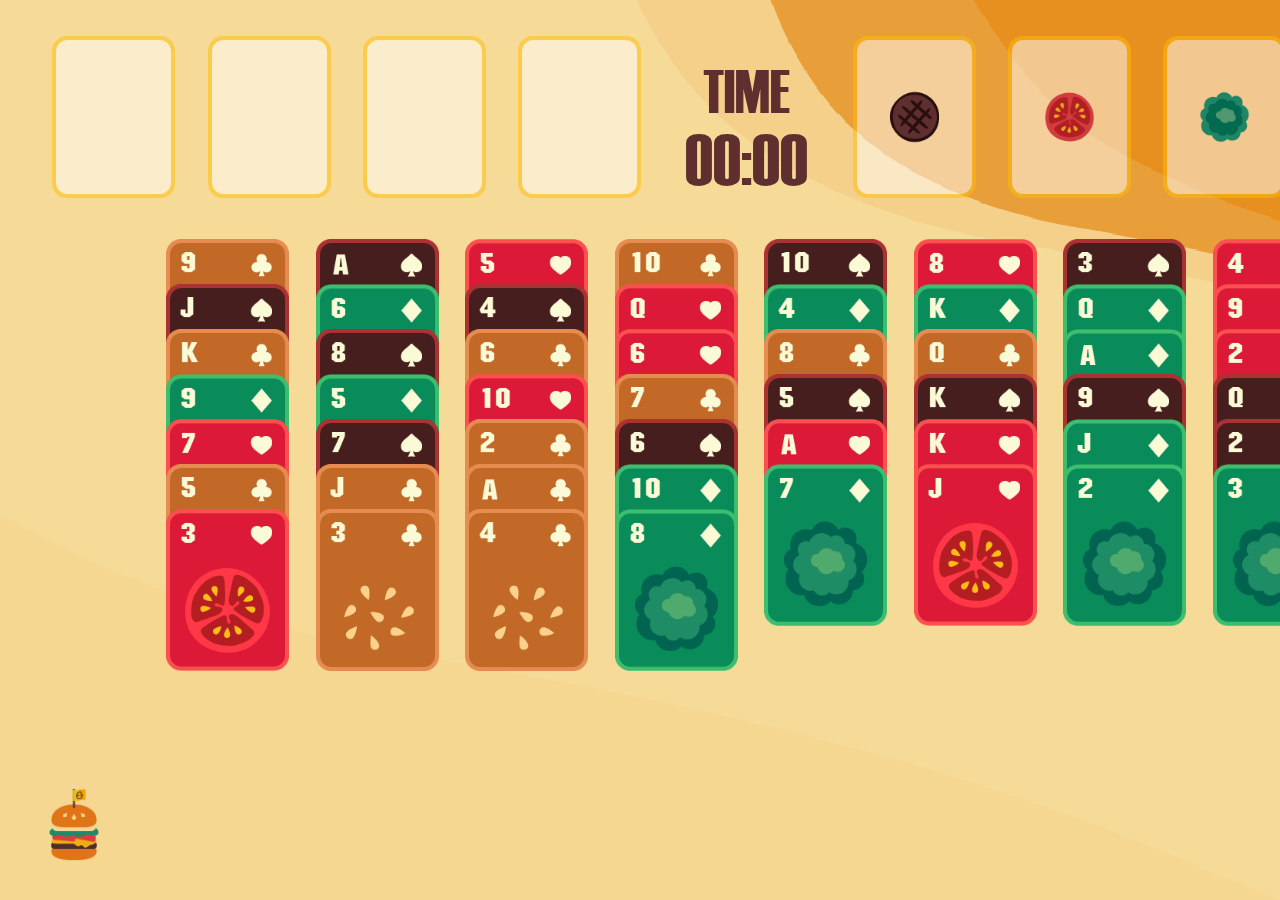
==== index.html @ 7667df8f "Y/N" ====
<!DOCTYPE html>
<html lang="zh">
<head>
	<meta charset="UTF-8">
	<title>FreeCell</title>
	<link rel="stylesheet" href="css/style.css">
  <link href="https://fonts.googleapis.com/css?family=Heebo&display=swap" rel="stylesheet">
  <script src="js/freecell.js"></script>
	<script src="js/all.js"></script>
</head>
<body onmousedown="return false" onmousemove="boardMouseMove(event)" onmouseup="boardMouseUp(event)">
  <div id="disableclick" onclick="return false"></div>
	<div class="gameboard">
    <div class="up">
    <div id="p0" class="park"></div>
    <div id="p1" class="park"></div>
    <div id="p2" class="park"></div>
    <div id="p3" class="park"></div>
    <div class="timer">
      <h2>TIME</h2>
      <div id="clock"></div>
    </div>
    <div id="h0" class="home"></div>
    <div id="h1" class="home"></div>
    <div id="h2" class="home"></div>
    <div id="h3" class="home"></div>
    </div>
    <div class="logo">
      <a href="https://challenge.thef2e.com/user/316?schedule=2898#works-2898" target="blink"><img src="img/icon_logo.png" alt="logo"></a>
    </div>
    <div class="table">
      <div id="s0" class="square" onmousedown="return false"></div>
      <div id="s1" class="square" onmousedown="return false"></div>
      <div id="s2" class="square" onmousedown="return false"></div>
      <div id="s3" class="square" onmousedown="return false"></div>
      <div id="s4" class="square" onmousedown="return false"></div>
      <div id="s5" class="square" onmousedown="return false"></div>
      <div id="s6" class="square" onmousedown="return false"></div>
      <div id="s7" class="square" onmousedown="return false"></div>
    </div>
    <div class="button">
      <button id="undo"><img src="img/icon_undo.png"></button>
      <button id="hint"><img src="img/icon_hint.png"></button>
      <button id="restart"><img src="img/icon_restart.png"></button>
    </div>
    <div id="restartwindow">
      <h2>START A NEW GAME?</h2>
      <a id="no" href="#">NO</a>
      <a id="yes" href="#">YES</a>
    </div>
  </div>
</body>
</html>
---- css/style.css ----
html, body, div, span, applet, object, iframe,
h1, h2, h3, h4, h5, h6, p, blockquote, pre,
a, abbr, acronym, address, big, cite, code,
del, dfn, em, img, ins, kbd, q, s, samp,
small, strike, strong, sub, sup, tt, var,
b, u, i, center,
dl, dt, dd, ol, ul, li,
fieldset, form, label, legend,
table, caption, tbody, tfoot, thead, tr, th, td,
article, aside, canvas, details, embed,
figure, figcaption, footer, header, hgroup,
menu, nav, output, ruby, section, summary,
time, mark, audio, video {
  margin: 0;
  padding: 0;
  border: 0;
  font-size: 100%;
  font: inherit;
  vertical-align: baseline; }

/* HTML5 display-role reset for older browsers */
article, aside, details, figcaption, figure,
footer, header, hgroup, menu, nav, section {
  display: block; }

body {
  line-height: 1; }

ol, ul {
  list-style: none; }

blockquote, q {
  quotes: none; }

blockquote:before, blockquote:after,
q:before, q:after {
  content: '';
  content: none; }

table {
  border-collapse: collapse;
  border-spacing: 0; }

@font-face {
  font-family: Haettenschweiler-Regular;
  src: local("Haettenschweiler-Regular"),
    local("Haettenschweiler-Regular"),
    url(Haettenschweiler-Regular.ttf);
  font-weight: bold;
}

body {
  color: #5E2F2E;
  font-family: Haettenschweiler-Regular;
  overflow: hidden;
  background-image: url(../img/freecell_bg.png);
}

.gameboard {
  width: 166vh;
  height: 100vh;
  padding: 4vh;
  margin: 0 auto;
  display: flex;
  justify-content: space-between;
  flex-wrap: wrap;
  align-items: flex-start;
  box-sizing: border-box;
  -webkit-background-size: contain;
  background-size: contain;
  background-repeat: no-repeat;
  background-position: center center;
}

.up {
  width: 166vh;
  height: 18vh;
  display: flex;
  justify-content: space-around;
}

.park, .home, .card, .square{
  width: 14vh;
  height: 18vh;
  -webkit-background-size: contain;
  background-size: contain;
  background-repeat: no-repeat;
  background-position: center center;
}

.park {
  background-image: url(../card/p.png);
}

.timer {
  width: 16.6vh;
  height: 18vh;
  display: flex;
  justify-content: center;
  align-items: center;
  flex-wrap: wrap;
}

.timer h2 {
  text-align: center;
  font-size: 6.8vh;
  font-weight: bold;
  padding-top: 2.5vh;
}

#clock {
  text-align: center;
  font-size: 8vh;
  font-weight: bold;
  padding-bottom: 3.3vh;
}

#h0 {
  background-image: url(../card/s0.png);
}

#h1 {
  background-image: url(../card/h0.png);
}

#h2 {
  background-image: url(../card/d0.png);
}

#h3 {
  background-image: url(../card/c0.png);
}

.table {
  width: 130.3vh;
  height: 69vh;
  padding-top: 4vh;
  display: flex;
  justify-content: space-between;
}

.card {
  position: absolute;
  /*transition: top 0.2s;*/
}

.logo {
  -ms-align-self: flex-end;
  align-self: flex-end;
}

.logo img {  
  width: 8.3vh;
  height: 8.3vh;
}

.button {
  width: 7.5vh;
  height: 28vh;
  -ms-align-self: flex-end;
  align-self: flex-end;
  display: flex;
  flex-direction: column;
  justify-content: space-around;
}

.button button {
  width: 7.5vh;
  height: 7.5vh;
  border-radius: 50%;
  border: none;
  background-color: #FAFAD7;
  cursor: pointer;
  box-sizing: border-box;
  box-shadow: .5vh .5vh #FFAA19;
  padding: 0;
  display: flex;
  justify-content: center;
  align-items: center;
}

.button button:active {
  box-shadow: 0 0 0 1px rgba(255,170,25, 0.15) inset, 0 0 6px rgba(255,170,25, 0.20) inset;
}

.button button>img:active {
  transform: translateY(-.1vh);
}

.button img {
  width: 5vh;
  height: 5vh;
}

#restartwindow {
  position: absolute;
  top: 32.5%;
  left: calc(50% - 35vh);
  display: none;
  width: 70vh;
  height: 35vh;
  z-index: 100;
  background-color: #FAFAD7;
  border: 1.5vh solid #FFBC00;
  border-radius: 10vh;
  font-size: 6.8vh;
  justify-content: space-around;
  align-items: center;
  flex-wrap: wrap;
}

#restartwindow h2 {
  width: 100%;
  text-align: center;
  padding-top: 5.8vh;
}

#restartwindow a {
  text-decoration: none;
}

#no {
  color: #FA5050;
  margin-bottom: 5vh;
  margin-left: 8.3vh;
}

#yes {
  color: #3CBE6E;
  margin-bottom: 5vh;
  margin-right: 8.3vh;
}

.slowmove {
  transition: top .5s, left .5s;
}

#disableclick {
  position: absolute;
  display: none;
  width: 100vw;
  height: 100vh;
  z-index: 99;
  opacity: .6;
  background-color: black;
}
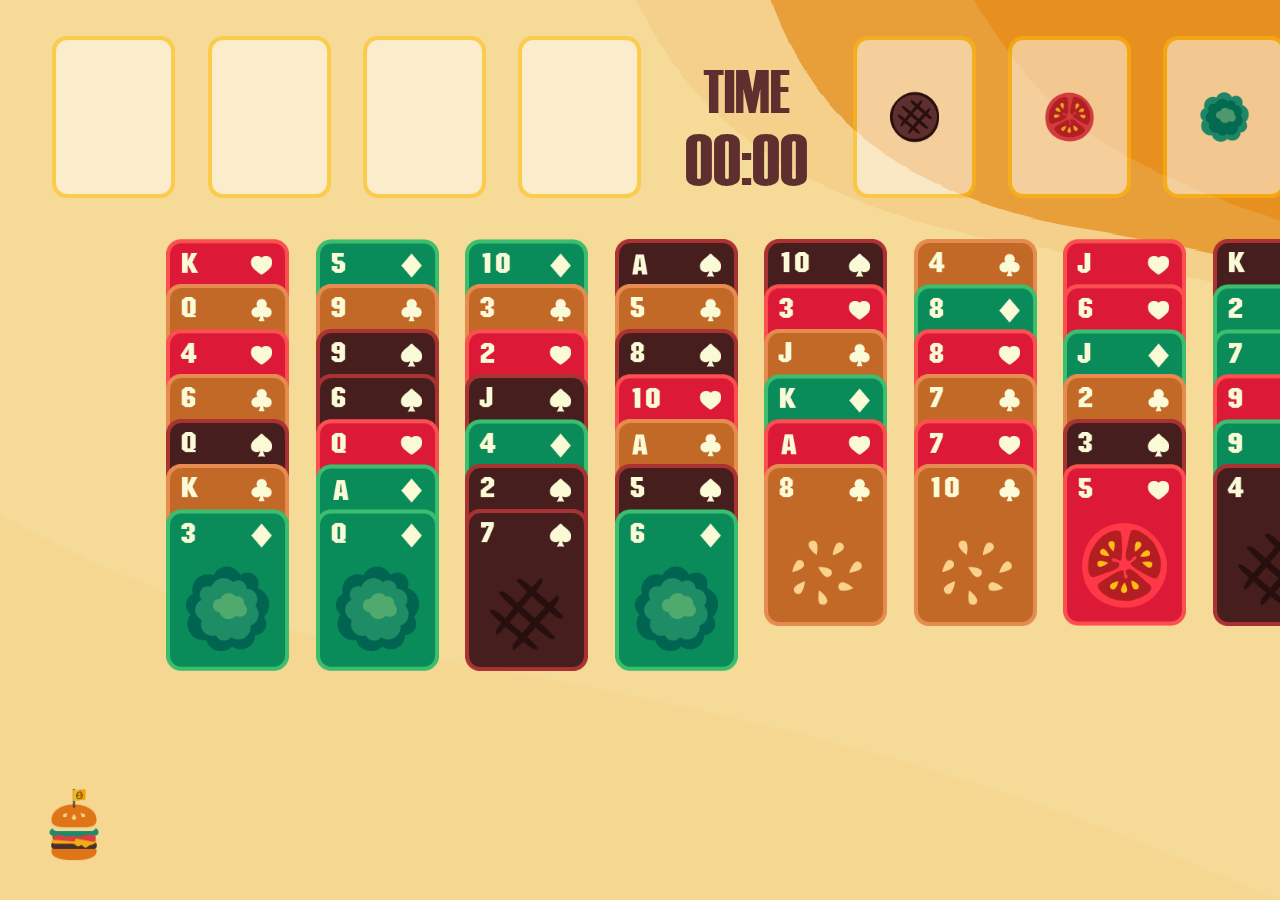
==== commit 2d0cf650: "new! OOPS" ====
--- a/index.html
+++ b/index.html
@@ -6,10 +6,11 @@
 	<link rel="stylesheet" href="css/style.css">
   <link href="https://fonts.googleapis.com/css?family=Heebo&display=swap" rel="stylesheet">
   <script src="js/freecell.js"></script>
+  <script src="js/game.js"></script>
 	<script src="js/all.js"></script>
 </head>
-<body onmousedown="return false" onmousemove="boardMouseMove(event)" onmouseup="boardMouseUp(event)">
-  <div id="disableclick" onclick="return false"></div>
+<body>
+  <div id="disableclick"></div>
 	<div class="gameboard">
     <div class="up">
     <div id="p0" class="park"></div>
@@ -28,15 +29,15 @@
     <div class="logo">
       <a href="https://challenge.thef2e.com/user/316?schedule=2898#works-2898" target="blink"><img src="img/icon_logo.png" alt="logo"></a>
     </div>
-    <div class="table">
-      <div id="s0" class="square" onmousedown="return false"></div>
-      <div id="s1" class="square" onmousedown="return false"></div>
-      <div id="s2" class="square" onmousedown="return false"></div>
-      <div id="s3" class="square" onmousedown="return false"></div>
-      <div id="s4" class="square" onmousedown="return false"></div>
-      <div id="s5" class="square" onmousedown="return false"></div>
-      <div id="s6" class="square" onmousedown="return false"></div>
-      <div id="s7" class="square" onmousedown="return false"></div>
+    <div id="table">
+      <div id="s0" class="square"></div>
+      <div id="s1" class="square"></div>
+      <div id="s2" class="square"></div>
+      <div id="s3" class="square"></div>
+      <div id="s4" class="square"></div>
+      <div id="s5" class="square"></div>
+      <div id="s6" class="square"></div>
+      <div id="s7" class="square"></div>
     </div>
     <div class="button">
       <button id="undo"><img src="img/icon_undo.png"></button>
--- a/css/style.css
+++ b/css/style.css
@@ -131,7 +131,7 @@
   background-image: url(../card/c0.png);
 }
 
-.table {
+#table {
   width: 130.3vh;
   height: 69vh;
   padding-top: 4vh;
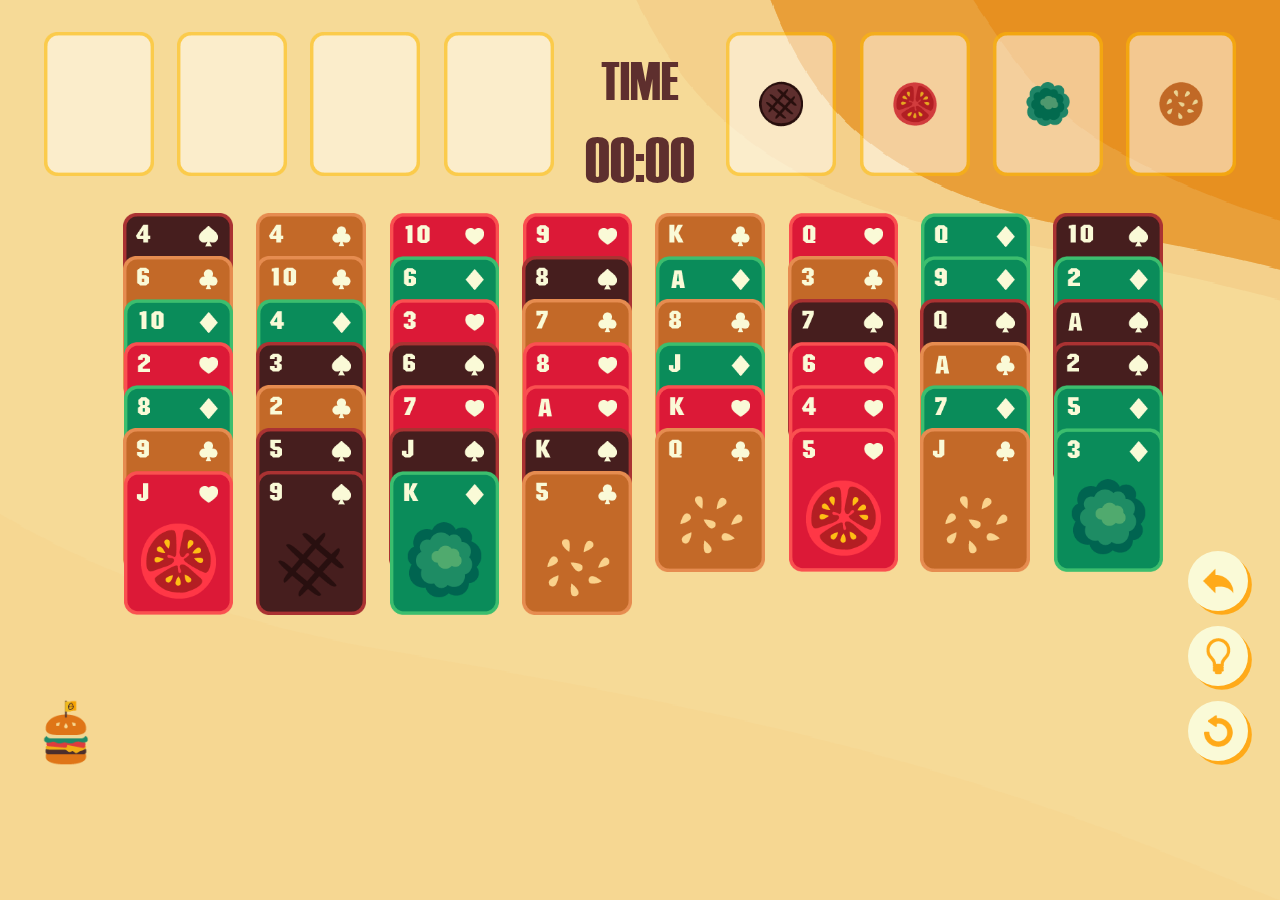
==== commit 73eb0074: "almost done" ====
--- a/index.html
+++ b/index.html
@@ -8,23 +8,24 @@
   <script src="js/freecell.js"></script>
   <script src="js/game.js"></script>
 	<script src="js/all.js"></script>
+  <meta name="viewport" content="width=device-width, user-scalable=no, initial-scale=1.0, maximum-scale=1.0, minimum-scale=1.0">
 </head>
 <body>
   <div id="disableclick"></div>
 	<div class="gameboard">
     <div class="up">
-    <div id="p0" class="park"></div>
-    <div id="p1" class="park"></div>
-    <div id="p2" class="park"></div>
-    <div id="p3" class="park"></div>
-    <div class="timer">
-      <h2>TIME</h2>
-      <div id="clock"></div>
-    </div>
-    <div id="h0" class="home"></div>
-    <div id="h1" class="home"></div>
-    <div id="h2" class="home"></div>
-    <div id="h3" class="home"></div>
+      <div id="p0" class="park"></div>
+      <div id="p1" class="park"></div>
+      <div id="p2" class="park"></div>
+      <div id="p3" class="park"></div>
+      <div class="timer">
+        <h2>TIME</h2>
+        <div id="clock"></div>
+      </div>
+      <div id="h0" class="home"></div>
+      <div id="h1" class="home"></div>
+      <div id="h2" class="home"></div>
+      <div id="h3" class="home"></div>
     </div>
     <div class="logo">
       <a href="https://challenge.thef2e.com/user/316?schedule=2898#works-2898" target="blink"><img src="img/icon_logo.png" alt="logo"></a>
--- a/css/style.css
+++ b/css/style.css
@@ -54,10 +54,18 @@
   font-family: Haettenschweiler-Regular;
   overflow: hidden;
   background-image: url(../img/freecell_bg.png);
-}
+  width: 100vw;
+  height: 100vh;
+}
+
+/*
+     width height
+vw:  100vw  60vw
+vh:  166vh 100vh
+*/
 
 .gameboard {
-  width: 166vh;
+  width: 160vh;
   height: 100vh;
   padding: 4vh;
   margin: 0 auto;
@@ -65,11 +73,15 @@
   justify-content: space-between;
   flex-wrap: wrap;
   align-items: flex-start;
-  box-sizing: border-box;
-  -webkit-background-size: contain;
-  background-size: contain;
-  background-repeat: no-repeat;
-  background-position: center center;
+  box-sizing: border-box; 
+}
+
+@media (max-aspect-ratio: 1000 / 625) {
+  .gameboard {
+    width: 100vw;
+    height: 62.5vw;
+    padding: 2.5vw;
+  }
 }
 
 .up {
@@ -79,7 +91,14 @@
   justify-content: space-around;
 }
 
-.park, .home, .card, .square{
+@media (max-aspect-ratio: 1000 / 625) {
+  .up {
+    width: 100vw;
+    height: 11.25vw;
+  }
+}
+
+.park, .home, .card, .square {
   width: 14vh;
   height: 18vh;
   -webkit-background-size: contain;
@@ -88,24 +107,67 @@
   background-position: center center;
 }
 
+@media (max-aspect-ratio: 1000 / 625) {
+  .park, .home, .card, .square {
+    width: 8.75vw;
+    height: 11.25vw;
+  }
+}
+
+.hint {
+  width: 12.4vh;
+  height: 16.4vh;
+  background-image: url(../img/hint.png);
+  background-position: 50% 70%;
+  -webkit-background-size: 70%;
+  background-size: 70%;
+  border-radius: 1.5vh;
+  border: .8vh solid #FAFAD7;
+  background-repeat: no-repeat;
+  position: absolute;
+}
+
+@media (max-aspect-ratio: 1000 / 625) {
+  .hint {
+    width: 7.75vw;
+    height: 10.25vw;
+    border-radius: .94vw;
+    border: .5vw solid #FAFAD7;
+  }
+}
+
 .park {
   background-image: url(../card/p.png);
 }
 
 .timer {
-  width: 16.6vh;
+  width: 16vh;
   height: 18vh;
   display: flex;
   justify-content: center;
   align-items: center;
   flex-wrap: wrap;
+}
+
+@media (max-aspect-ratio: 1000 / 625) {
+  .timer {
+    width: 10vw;
+    height: 11.25vw;
+  }
 }
 
 .timer h2 {
   text-align: center;
   font-size: 6.8vh;
   font-weight: bold;
-  padding-top: 2.5vh;
+  padding-top: 2.4vh;
+}
+
+@media (max-aspect-ratio: 1000 / 625) {
+  .timer h2 {
+    font-size: 4.25vw;
+    padding: 1.5vw;
+  }
 }
 
 #clock {
@@ -115,6 +177,13 @@
   padding-bottom: 3.3vh;
 }
 
+@media (max-aspect-ratio: 1000 / 625) {
+  #clock {
+    font-size: 5vw;
+    padding-bottom: 2vw;
+  }
+}
+
 #h0 {
   background-image: url(../card/s0.png);
 }
@@ -139,6 +208,14 @@
   justify-content: space-between;
 }
 
+@media (max-aspect-ratio: 1000 / 625) {
+  #table {
+    width: 81.44vw;
+    height: 43vw;
+    padding-top: 2.5vw;
+  }
+}
+
 .card {
   position: absolute;
   /*transition: top 0.2s;*/
@@ -152,6 +229,13 @@
 .logo img {  
   width: 8.3vh;
   height: 8.3vh;
+}
+
+@media (max-aspect-ratio: 1000 / 625) {
+  .logo img {
+    width: 5.2vw;
+    height: 5.2vw;
+  }
 }
 
 .button {
@@ -162,6 +246,13 @@
   display: flex;
   flex-direction: column;
   justify-content: space-around;
+}
+
+@media (max-aspect-ratio: 1000 / 625) {
+  .button {
+    width: 4.7vw;
+    height: 17.5vw;
+  }
 }
 
 .button button {
@@ -179,6 +270,14 @@
   align-items: center;
 }
 
+@media (max-aspect-ratio: 1000 / 625) {
+  .button button {
+    width: 4.7vw;
+    height: 4.7vw;
+    box-shadow: .3vw .3vw #FFAA19
+  }
+}
+
 .button button:active {
   box-shadow: 0 0 0 1px rgba(255,170,25, 0.15) inset, 0 0 6px rgba(255,170,25, 0.20) inset;
 }
@@ -190,6 +289,13 @@
 .button img {
   width: 5vh;
   height: 5vh;
+}
+
+@media (max-aspect-ratio: 1000 / 625) {
+  .button img {
+    width: 3.125vw;
+    height: 3.125vw;
+  }
 }
 
 #restartwindow {
@@ -209,28 +315,52 @@
   flex-wrap: wrap;
 }
 
+@media (max-aspect-ratio: 1000 / 625) {
+  #restartwindow {
+    left: calc(50% - 22vw);
+    width: 43.75vw;
+    height: 21.9vw;
+    border: 1vw solid #FFBC00;
+    border-radius: 6.25vw;
+    font-size: 4.25vw;
+  }
+}
+
 #restartwindow h2 {
   width: 100%;
   text-align: center;
   padding-top: 5.8vh;
 }
 
+@media (max-aspect-ratio: 1000 / 625) {
+  #restarwindow {
+    padding-top: 3.625vw;
+  }
+}
+
 #restartwindow a {
   text-decoration: none;
 }
 
+#no, #yes {
+  margin-bottom: 5vh;
+  margin-left: 8.3vh;
+}
+
+@media (max-aspect-ratio: 1000 / 625) {
+  #no, #yes {
+    margin-bottom: 3.125vw;
+    margin-left: 5.2vw;
+  }
+}
+
 #no {
   color: #FA5050;
-  margin-bottom: 5vh;
-  margin-left: 8.3vh;
 }
 
 #yes {
   color: #3CBE6E;
-  margin-bottom: 5vh;
-  margin-right: 8.3vh;
-}
-
+}
 .slowmove {
   transition: top .5s, left .5s;
 }
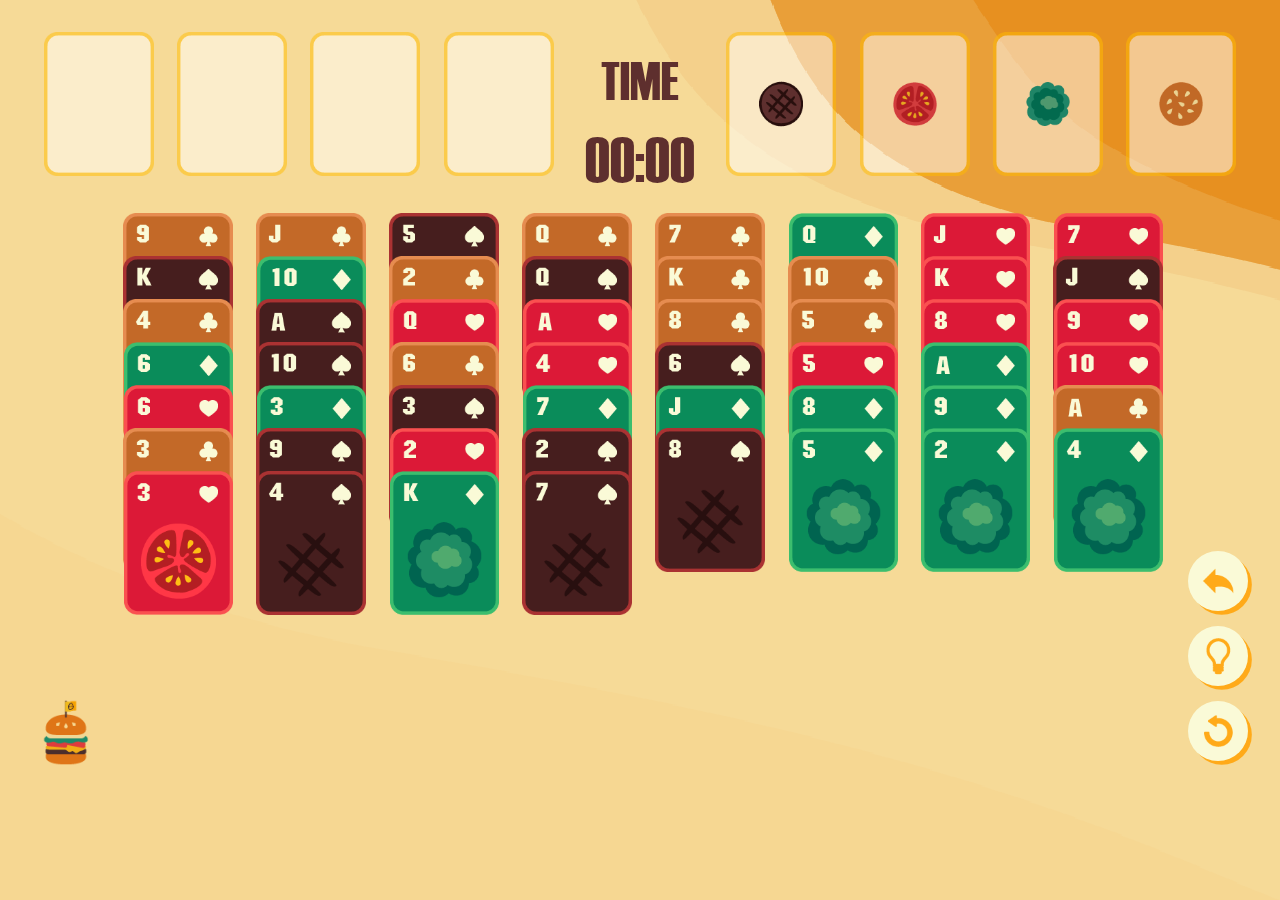
==== commit 2f50501c: "99%" ====
--- a/index.html
+++ b/index.html
@@ -46,9 +46,12 @@
       <button id="restart"><img src="img/icon_restart.png"></button>
     </div>
     <div id="restartwindow">
-      <h2>START A NEW GAME?</h2>
-      <a id="no" href="#">NO</a>
-      <a id="yes" href="#">YES</a>
+      <h2 id="title"></h2>
+      <div class="select">
+        <h3>START A NEW GAME?</h3>
+        <a id="no" href="#">NO</a>
+        <a id="yes" href="#">YES</a>
+      </div>
     </div>
   </div>
 </body>
--- a/css/style.css
+++ b/css/style.css
@@ -125,6 +125,7 @@
   border: .8vh solid #FAFAD7;
   background-repeat: no-repeat;
   position: absolute;
+  pointer-events: none;
 }
 
 @media (max-aspect-ratio: 1000 / 625) {
@@ -302,7 +303,6 @@
   position: absolute;
   top: 32.5%;
   left: calc(50% - 35vh);
-  display: none;
   width: 70vh;
   height: 35vh;
   z-index: 100;
@@ -310,7 +310,9 @@
   border: 1.5vh solid #FFBC00;
   border-radius: 10vh;
   font-size: 6.8vh;
-  justify-content: space-around;
+  display: none;
+  flex-direction: column;
+  justify-content: center;
   align-items: center;
   flex-wrap: wrap;
 }
@@ -326,41 +328,63 @@
   }
 }
 
+#restartwindow a {
+  text-decoration: none;
+}
+
 #restartwindow h2 {
+  display: none;
+  padding-top: 2.9vh;
+  width: 100%;
+  color: #FA5050;
+  text-align: center;
+}
+
+.select {
+  width: 100%;
+  display: flex;
+  justify-content: space-around;
+  flex-wrap: wrap;
+}
+
+.select h3 {
   width: 100%;
   text-align: center;
-  padding-top: 5.8vh;
+  padding-top: 2.9vh;
 }
 
 @media (max-aspect-ratio: 1000 / 625) {
   #restarwindow {
-    padding-top: 3.625vw;
-  }
-}
-
-#restartwindow a {
-  text-decoration: none;
+    padding-top: 1.8vw;
+  }
 }
 
 #no, #yes {
-  margin-bottom: 5vh;
-  margin-left: 8.3vh;
-}
-
-@media (max-aspect-ratio: 1000 / 625) {
-  #no, #yes {
-    margin-bottom: 3.125vw;
-    margin-left: 5.2vw;
-  }
+  margin: 3.2vh 0 3.2vh;
 }
 
 #no {
   color: #FA5050;
+  margin-left: 8.3vh;
 }
 
 #yes {
   color: #3CBE6E;
-}
+  margin-right: 8.3vh;
+}
+
+@media (max-aspect-ratio: 1000 / 625) {
+  #no, #yes {
+    margin: 1vw 0 2vw;
+  }
+  #no {
+    margin-left: 5.2vw;
+  }
+  #yes {    
+    margin-right: 5.2vw;
+  }
+}
+
 .slowmove {
   transition: top .5s, left .5s;
 }
